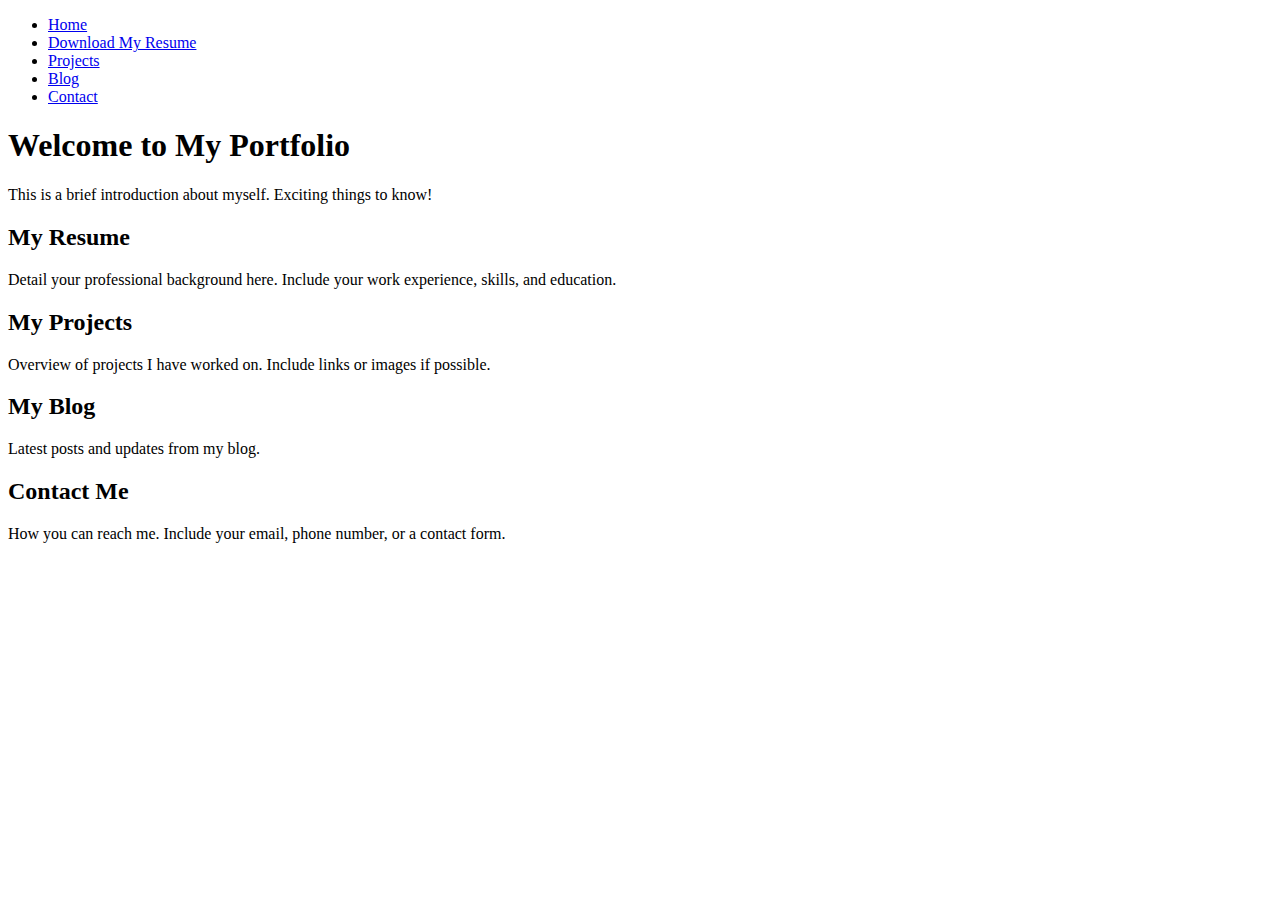
==== index.html @ 3b996195 "new file:   Document/Rock Frederic-CV.pdf 	modified:   index.html 	new file:   projects.html" ====
<!DOCTYPE html>
<html lang="en">
<head>
    <meta charset="UTF-8">
    <meta name="viewport" content="width=device-width, initial-scale=1.0">
    <link rel="stylesheet" href="css/style.css">
    <title>My Portfolio - Rock Frederic</title>
</head>
<body>
    <header>
        <ul>
            <li><a href="index.html">Home</a></li>
            <li><a href="Document/Rock Frederic-CV.pdf" download="Document/Rock Frederic-CV.pdf">Download My Resume</a></li>
            <li><a href="projects.html">Projects</a></li>
            <li><a href="blog.html">Blog</a></li>
            <li><a href="contact.html">Contact</a></li>
        </ul>
    </header>

    <section id="home">
        <h1>Welcome to My Portfolio</h1>
        <p>This is a brief introduction about myself. Exciting things to know!</p>
    </section>

    <!-- Resume Section -->
    <section id="resume">
        <h2>My Resume</h2>
        <p>Detail your professional background here. Include your work experience, skills, and education.</p>
    </section>

    <!-- Projects Section -->
    <section id="projects">
        <h2>My Projects</h2>
        <p>Overview of projects I have worked on. Include links or images if possible.</p>
    </section>

    <!-- Blog Section -->
    <section id="blog">
        <h2>My Blog</h2>
        <p>Latest posts and updates from my blog.</p>
    </section>

    <!-- Contact Section -->
    <section id="contact">
        <h2>Contact Me</h2>
        <p>How you can reach me. Include your email, phone number, or a contact form.</p>
    </section>

</body>
</html>
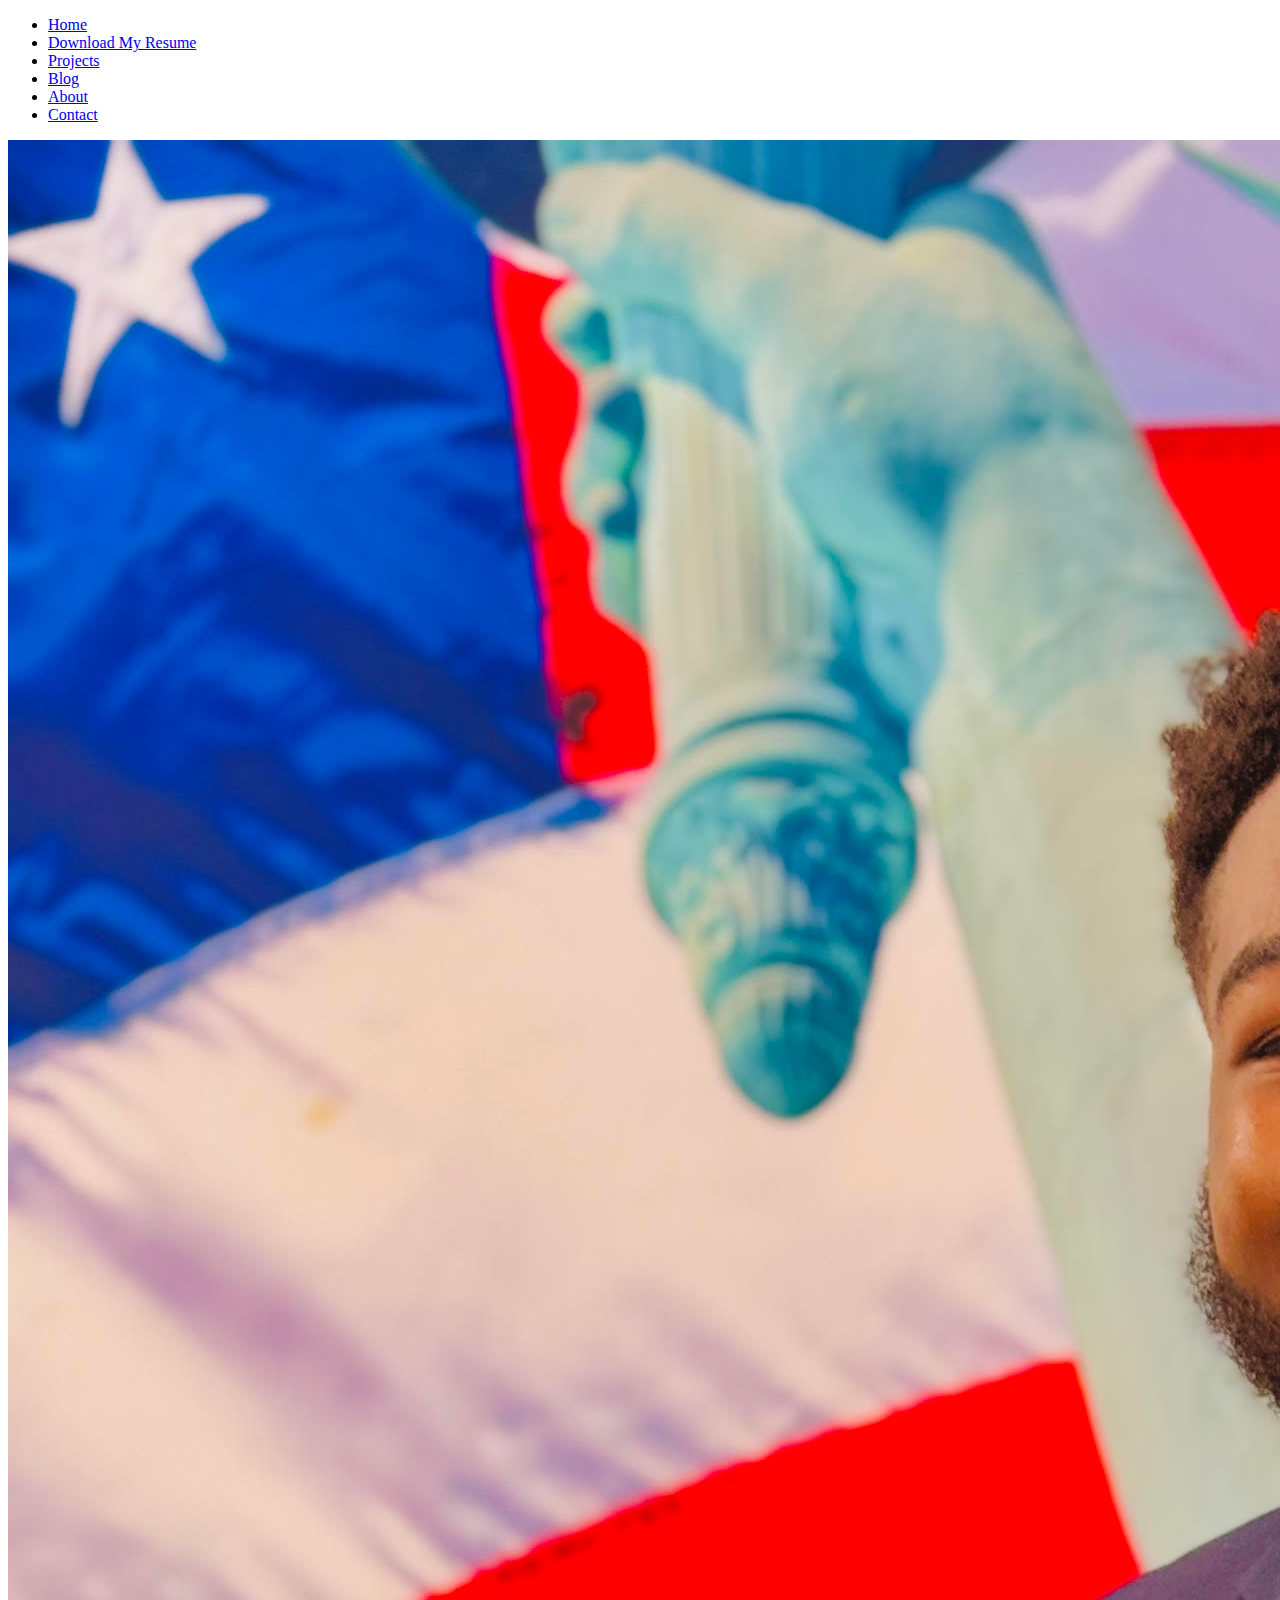
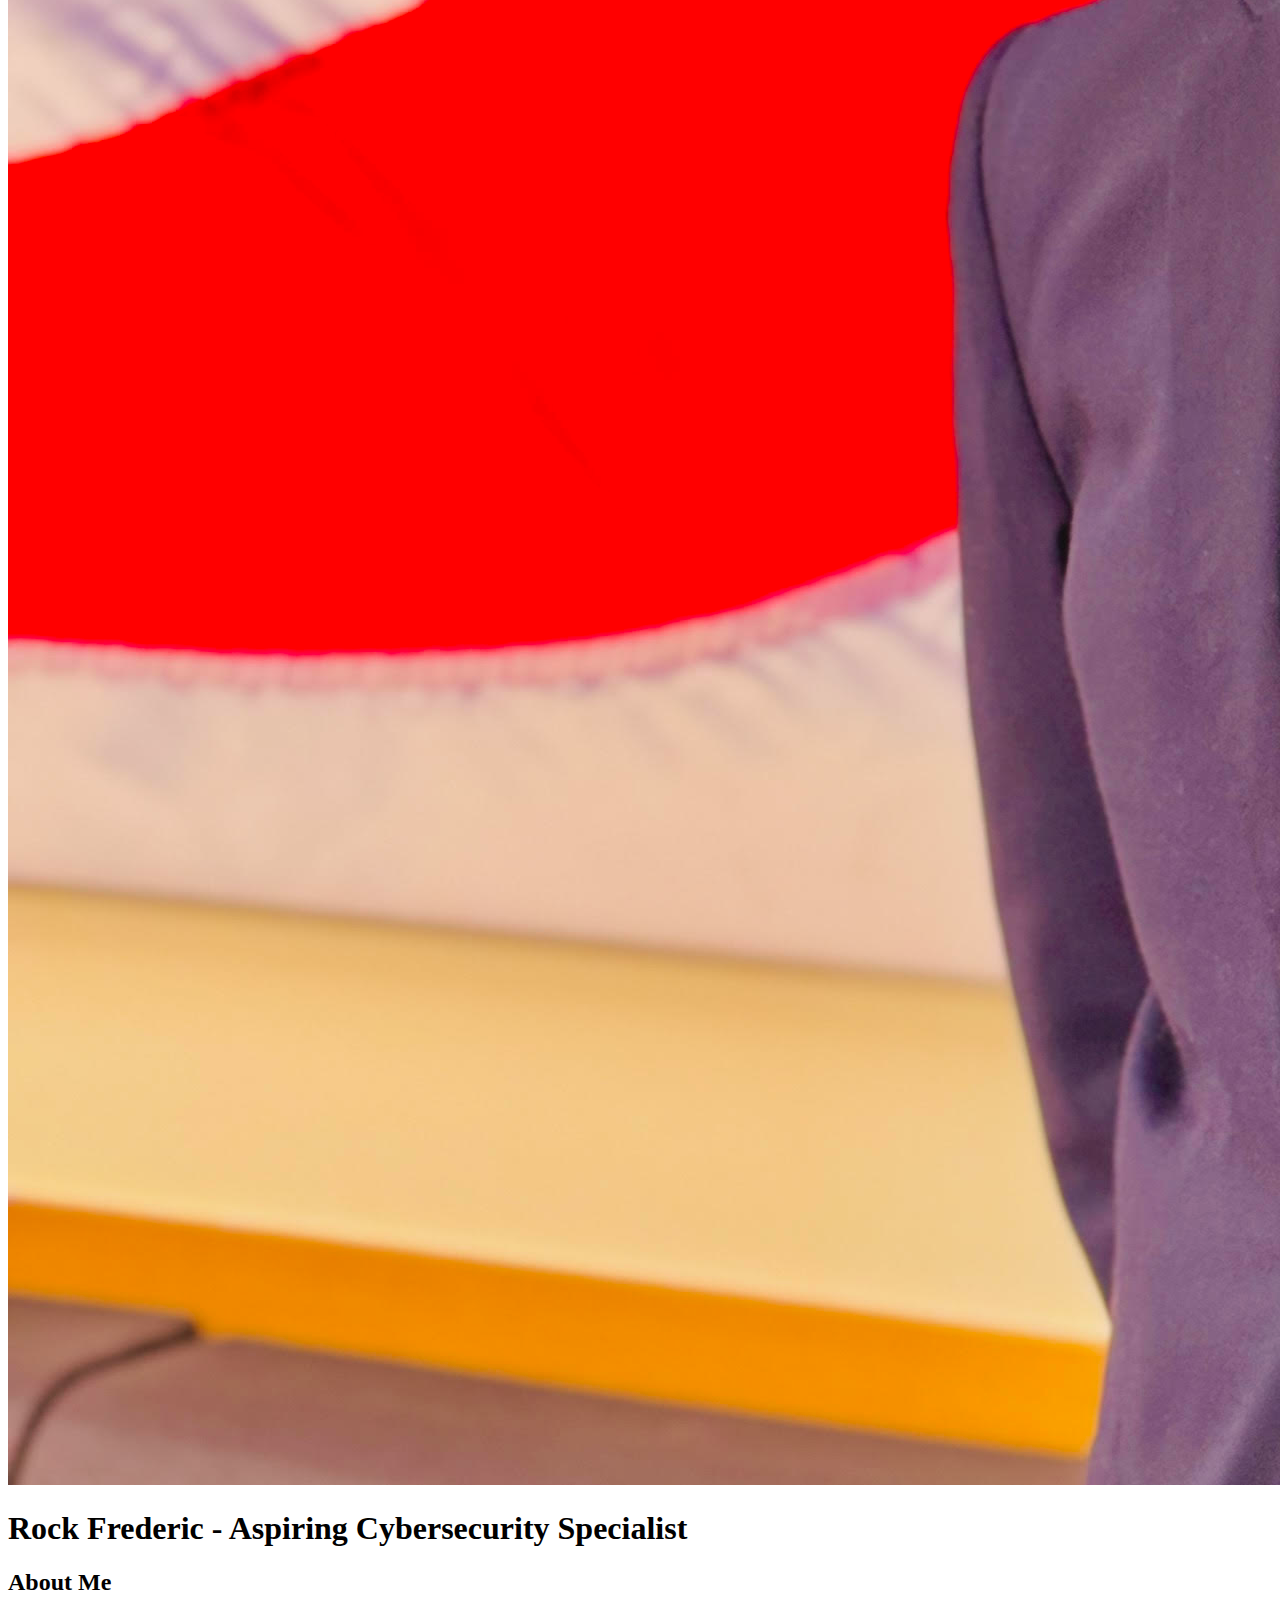
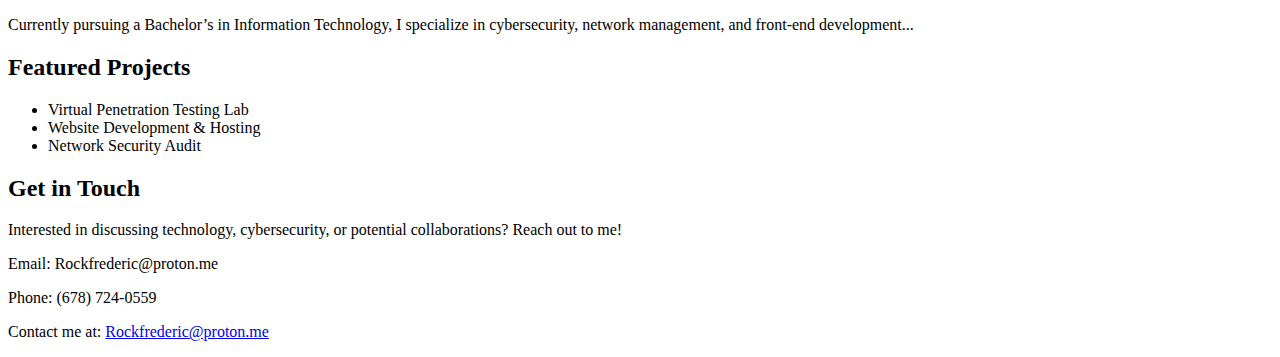
==== commit 2f6c2224: "new file:   about.html 	modified:   blog.html 	modified:   css/Style.css 	new file:   css/about.css " ====
--- a/index.html
+++ b/index.html
@@ -1,50 +1,71 @@
 <!DOCTYPE html>
 <html lang="en">
-<head>
-    <meta charset="UTF-8">
-    <meta name="viewport" content="width=device-width, initial-scale=1.0">
-    <link rel="stylesheet" href="css/style.css">
-    <title>My Portfolio - Rock Frederic</title>
-</head>
-<body>
+  <head>
+    <meta charset="UTF-8" />
+    <meta name="viewport" content="width=device-width, initial-scale=1.0" />
+    <link rel="stylesheet" href="css/style.css" />
+    <title>Rock Frederic - Portfolio</title>
+  </head>
+  <body>
     <header>
+      <nav>
         <ul>
-            <li><a href="index.html">Home</a></li>
-            <li><a href="Document/Rock Frederic-CV.pdf" download="Document/Rock Frederic-CV.pdf">Download My Resume</a></li>
-            <li><a href="projects.html">Projects</a></li>
-            <li><a href="blog.html">Blog</a></li>
-            <li><a href="contact.html">Contact</a></li>
+          <li><a href="index.html">Home</a></li>
+          <li>
+            <a
+              href="Document/Rock Frederic-CV.pdf"
+              download="Rock Frederic-CV.pdf"
+              >Download My Resume</a
+            >
+          </li>
+          <li><a href="projects.html">Projects</a></li>
+          <li><a href="blog.html">Blog</a></li>
+          <li><a href="about.html" class="active">About</a></li>
+          <li><a href="contact.html">Contact</a></li>
         </ul>
+      </nav>
     </header>
 
-    <section id="home">
-        <h1>Welcome to My Portfolio</h1>
-        <p>This is a brief introduction about myself. Exciting things to know!</p>
-    </section>
+    <div class="content.wrap">
+      <section id="home" class="hero">
+        <img src="images/Profile.jpg" alt="Rock Frederic" class="profile-pic" />
+        <h1>Rock Frederic - Aspiring Cybersecurity Specialist</h1>
+      </section>
 
-    <!-- Resume Section -->
-    <section id="resume">
-        <h2>My Resume</h2>
-        <p>Detail your professional background here. Include your work experience, skills, and education.</p>
-    </section>
+      <section id="about">
+        <h2>About Me</h2>
+        <p>
+          Currently pursuing a Bachelor’s in Information Technology, I
+          specialize in cybersecurity, network management, and front-end
+          development...
+        </p>
+      </section>
 
-    <!-- Projects Section -->
-    <section id="projects">
-        <h2>My Projects</h2>
-        <p>Overview of projects I have worked on. Include links or images if possible.</p>
-    </section>
+      <section id="projects">
+        <h2>Featured Projects</h2>
+        <ul>
+          <li>Virtual Penetration Testing Lab</li>
+          <li>Website Development & Hosting</li>
+          <li>Network Security Audit</li>
+        </ul>
+      </section>
 
-    <!-- Blog Section -->
-    <section id="blog">
-        <h2>My Blog</h2>
-        <p>Latest posts and updates from my blog.</p>
-    </section>
+      <section id="contact">
+        <h2>Get in Touch</h2>
+        <p>
+          Interested in discussing technology, cybersecurity, or potential
+          collaborations? Reach out to me!
+        </p>
+        <p>Email: Rockfrederic@proton.me</p>
+        <p>Phone: (678) 724-0559</p>
+      </section>
+    </div>
 
-    <!-- Contact Section -->
-    <section id="contact">
-        <h2>Contact Me</h2>
-        <p>How you can reach me. Include your email, phone number, or a contact form.</p>
-    </section>
-
-</body>
-</html>+    <footer>
+      <p>
+        Contact me at:
+        <a href="mailto:Rockfrederic@proton.me">Rockfrederic@proton.me</a>
+      </p>
+    </footer>
+  </body>
+</html>
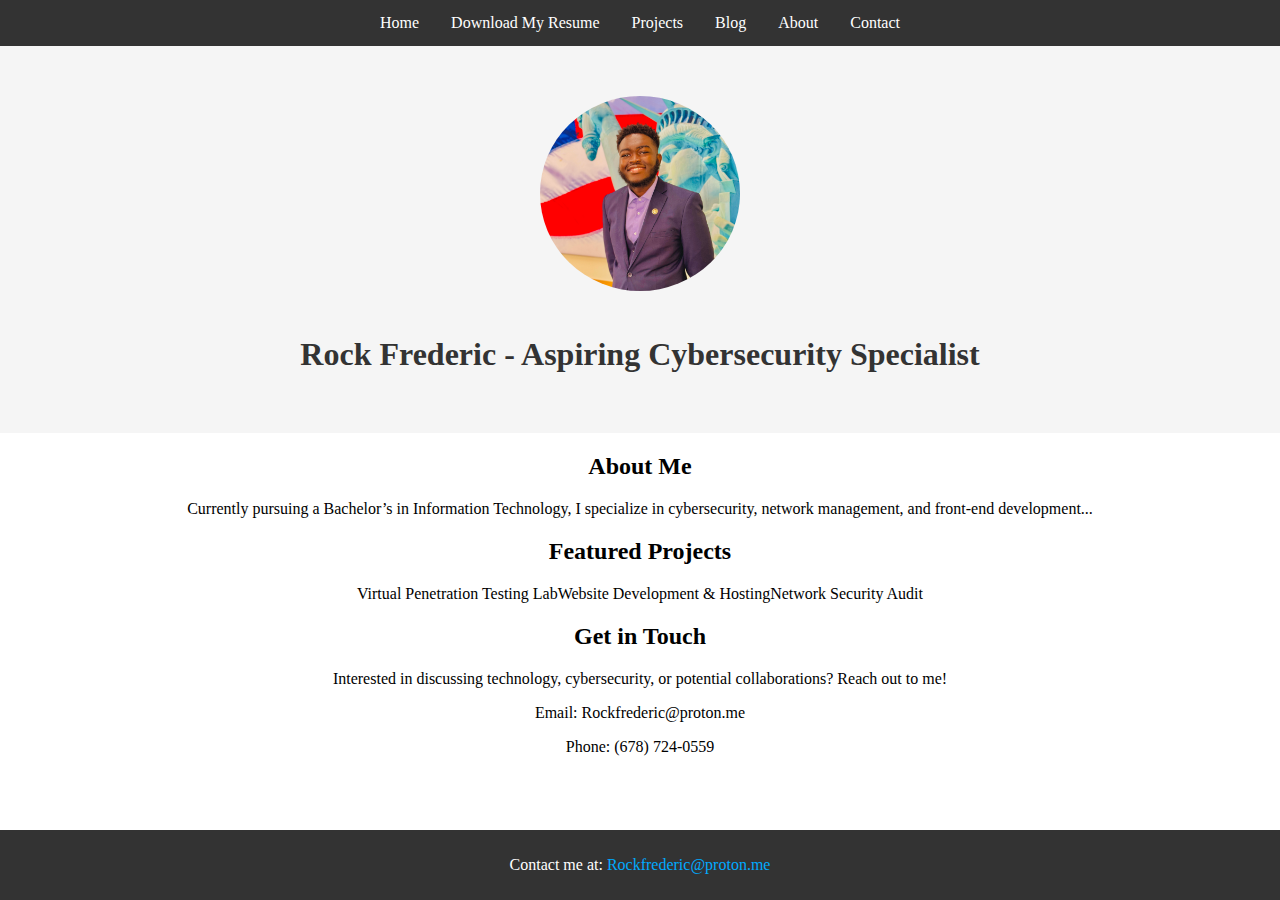
==== commit 3bea8142: "modified:   index.html" ====
--- a/index.html
+++ b/index.html
@@ -3,7 +3,7 @@
   <head>
     <meta charset="UTF-8" />
     <meta name="viewport" content="width=device-width, initial-scale=1.0" />
-    <link rel="stylesheet" href="css/style.css" />
+    <link rel="stylesheet" href="css/Style.css" />
     <title>Rock Frederic - Portfolio</title>
   </head>
   <body>
--- a/css/Style.css
+++ b/css/Style.css
@@ -0,0 +1,92 @@
+body{
+  font-family: 'Times New Roman', Times, serif;
+  height: 100%;
+  margin: auto;
+  padding: auto;
+  box-sizing: border-box;
+  text-align: center;
+}
+
+/* Navigation bar */
+
+nav {
+width: 100%;
+background-color: #333;
+}
+
+ul {
+    list-style-type: none;
+    margin: 0;
+    padding: 0;
+    display: flex;
+    overflow: hidden;
+   justify-content: center;
+  }
+  
+  li {
+    float: inline;
+  }
+  
+  li a {
+    display: block;
+    color: white;
+    padding: 14px 16px;
+    text-decoration: none;
+  }
+  
+  li a:hover {
+    background-color: #111;
+  }
+
+/* hero */
+
+  .hero {
+    text-align: center;
+    padding: 50px 20px;
+    background-color: #f5f5f5; 
+}
+
+.hero img {
+    max-width: 200px;
+    border-radius: 50%; 
+    margin-bottom: 20px;
+}
+
+.hero h1 {
+    color: #333; 
+    margin-bottom: 10px;
+}
+
+.hero p {
+    color: #666;
+    max-width: 600px; 
+    margin: 0 auto; 
+}
+
+/* wrap */
+
+.content-wrap {
+  display: flex;
+  flex-direction: column;
+  min-height: 100vh; /* Full viewport height */
+}
+
+
+/* footer */
+
+footer {
+  background-color: #333;
+  color: white;
+  text-align: center;
+  padding: 10px 0;
+  position: fixed;
+  left: 0;
+  bottom: 0;
+  width: 100%;
+}
+
+footer a {
+  color: #0af;
+  text-decoration: none;
+}
+
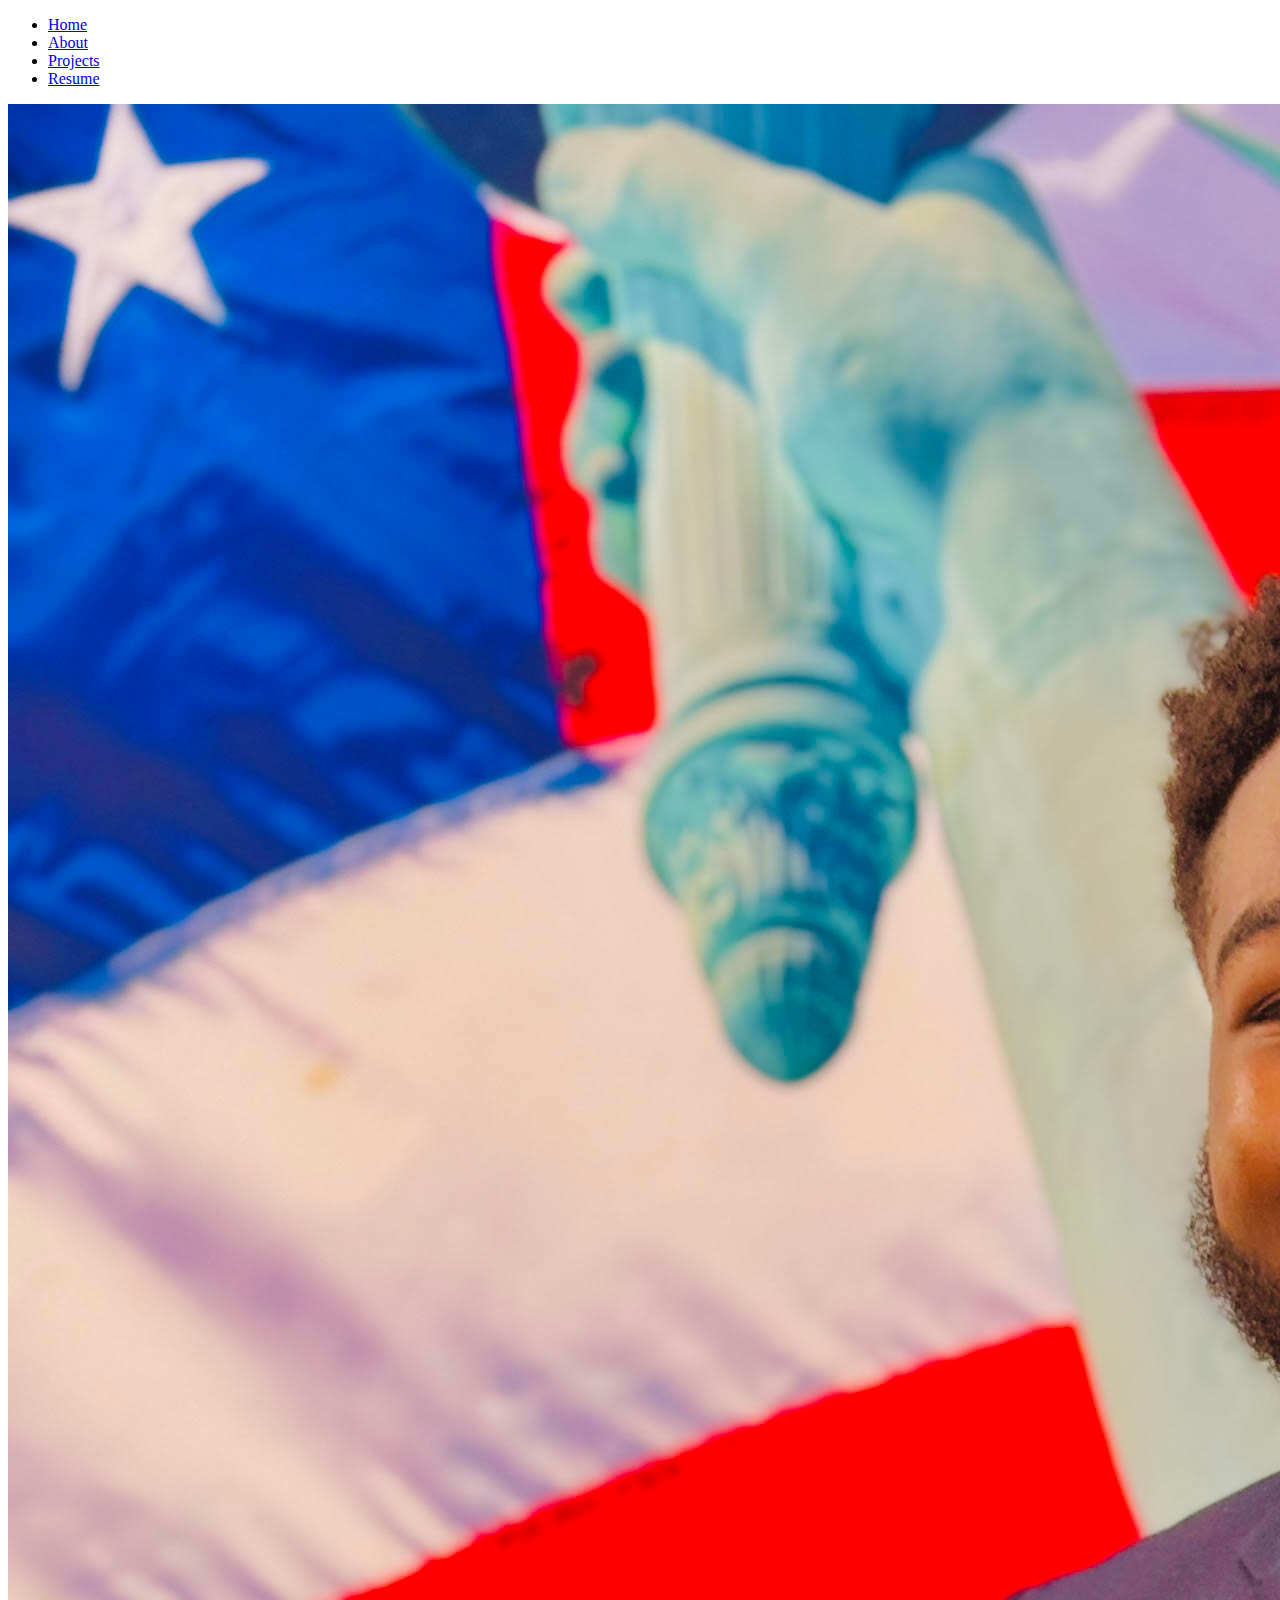
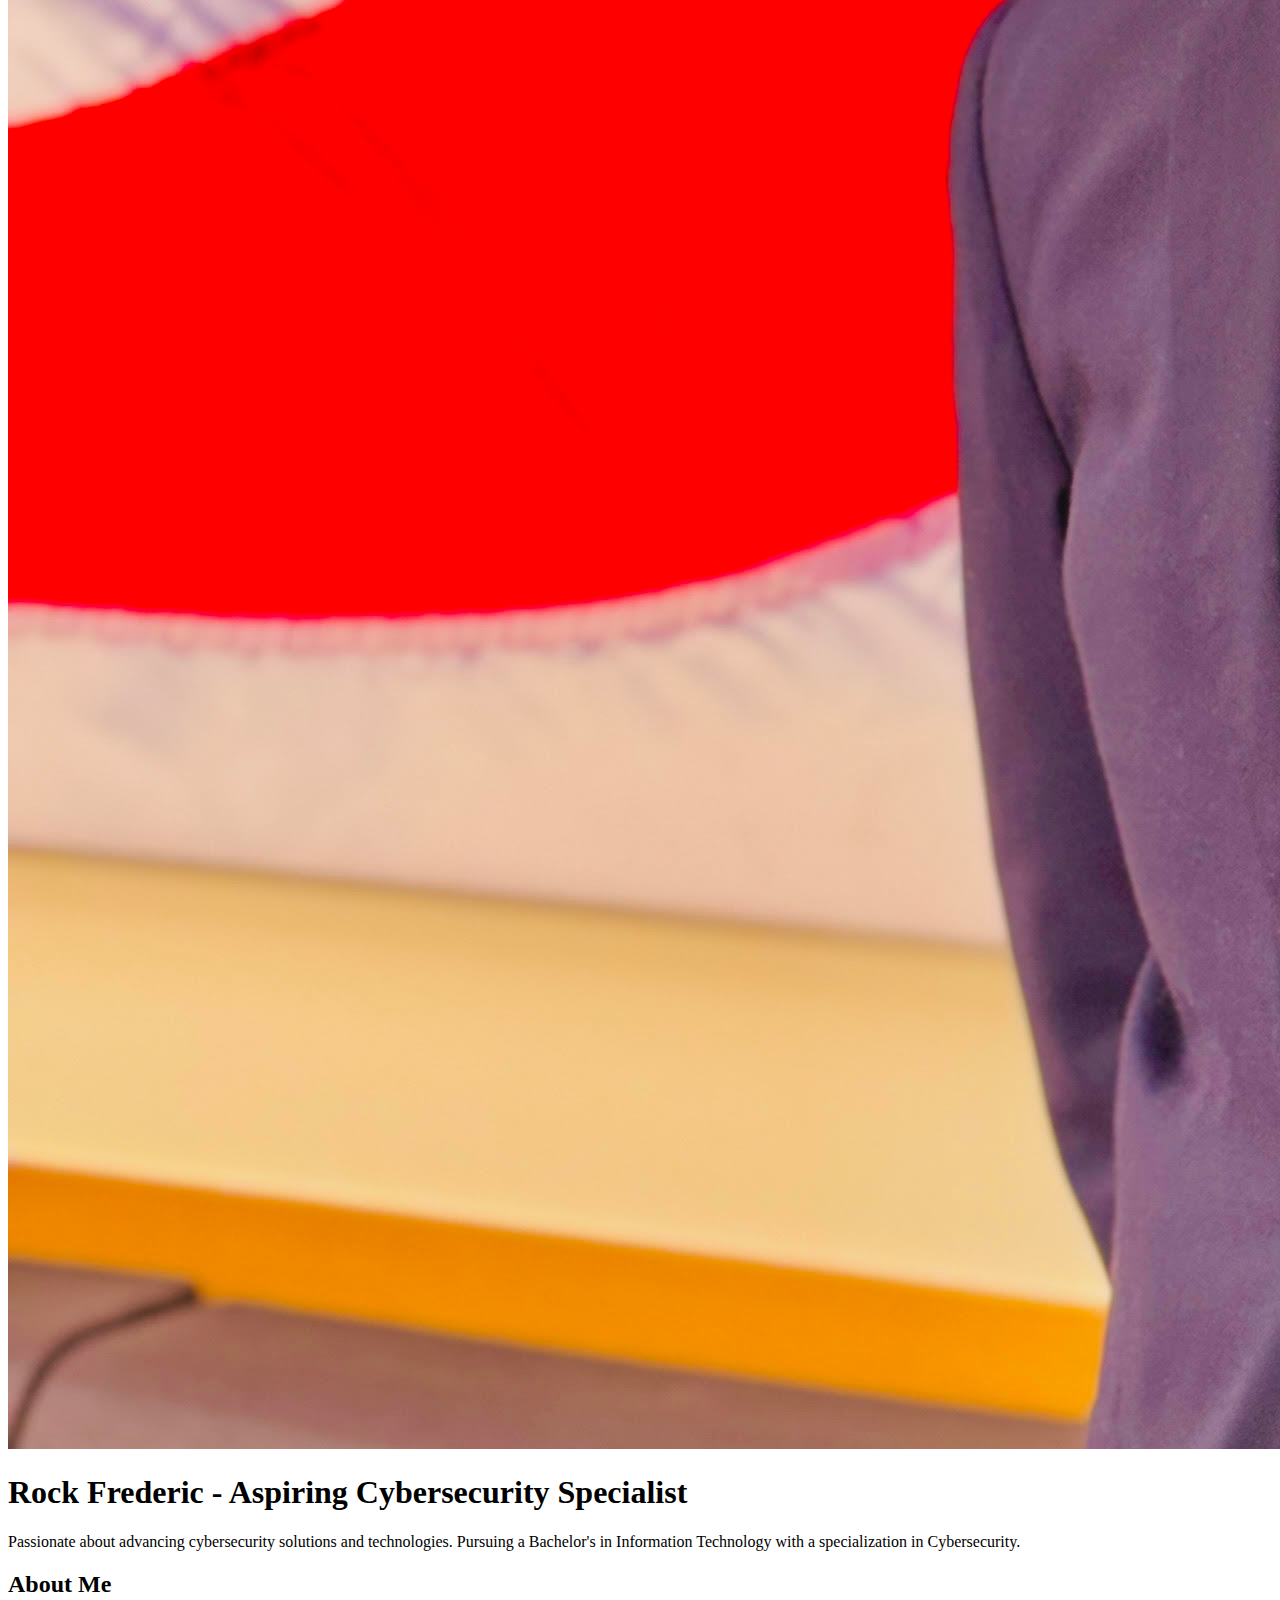
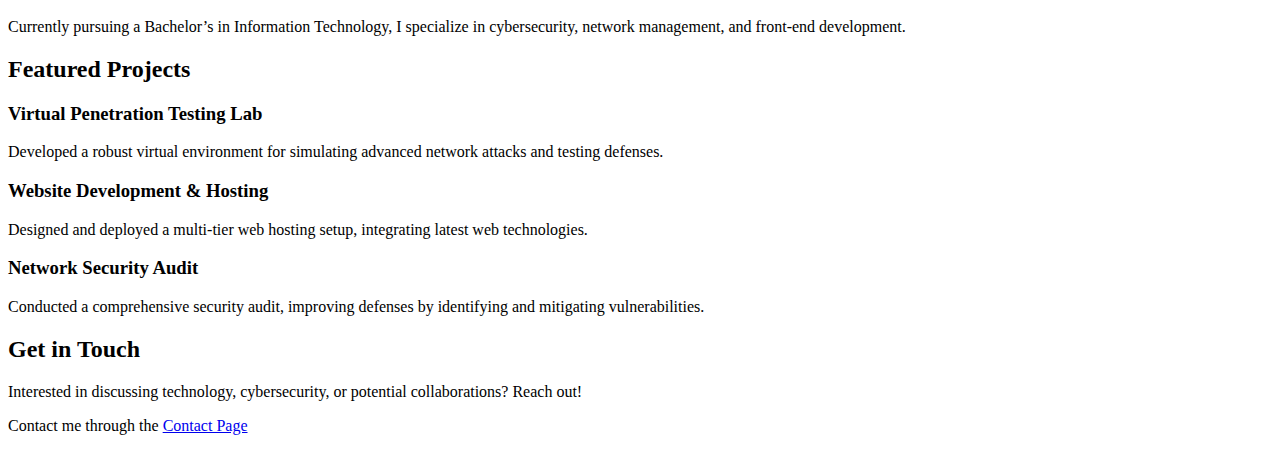
==== commit eb7e0fc9: "new file:   Document/Resume of Rock Frederic.pdf 	deleted:    Document/Rock Frederic-CV.pdf 	modifie" ====
--- a/index.html
+++ b/index.html
@@ -1,71 +1,67 @@
 <!DOCTYPE html>
 <html lang="en">
-  <head>
-    <meta charset="UTF-8" />
-    <meta name="viewport" content="width=device-width, initial-scale=1.0" />
-    <link rel="stylesheet" href="css/Style.css" />
-    <title>Rock Frederic - Portfolio</title>
-  </head>
-  <body>
-    <header>
-      <nav>
-        <ul>
-          <li><a href="index.html">Home</a></li>
-          <li>
-            <a
-              href="Document/Rock Frederic-CV.pdf"
-              download="Rock Frederic-CV.pdf"
-              >Download My Resume</a
-            >
-          </li>
-          <li><a href="projects.html">Projects</a></li>
-          <li><a href="blog.html">Blog</a></li>
-          <li><a href="about.html" class="active">About</a></li>
-          <li><a href="contact.html">Contact</a></li>
-        </ul>
-      </nav>
-    </header>
 
-    <div class="content.wrap">
-      <section id="home" class="hero">
-        <img src="images/Profile.jpg" alt="Rock Frederic" class="profile-pic" />
-        <h1>Rock Frederic - Aspiring Cybersecurity Specialist</h1>
-      </section>
+<head>
+  <meta charset="UTF-8" />
+  <meta name="viewport" content="width=device-width, initial-scale=1.0" />
+  <link rel="stylesheet" href="css/style.css" />
+  <title>Rock Frederic - Portfolio</title>
+</head>
 
+<body>
+  <header>
+    <nav>
+      <ul>
+        <li><a href="index.html" class="active">Home</a></li>
+        <li><a href="about.html">About</a></li>
+        <li><a href="projects.html">Projects</a></li>
+        <li><a href="resume.html">Resume</a></li>
+      </ul>
+    </nav>
+  </header>
+
+ 
+    <section class="hero">
+      <img src="images/Profile.jpg" alt="Rock Frederic" class="profile-pic" />
+      <h1>Rock Frederic - Aspiring Cybersecurity Specialist</h1>
+      <p>Passionate about advancing cybersecurity solutions and technologies. Pursuing a Bachelor's in Information
+        Technology with a specialization in Cybersecurity.</p>
+    </section>
+
+    <div class="container">
       <section id="about">
         <h2>About Me</h2>
-        <p>
-          Currently pursuing a Bachelor’s in Information Technology, I
-          specialize in cybersecurity, network management, and front-end
-          development...
-        </p>
+        <p>Currently pursuing a Bachelor’s in Information Technology, I specialize in cybersecurity, network management,
+          and front-end development.</p>
       </section>
 
       <section id="projects">
         <h2>Featured Projects</h2>
-        <ul>
-          <li>Virtual Penetration Testing Lab</li>
-          <li>Website Development & Hosting</li>
-          <li>Network Security Audit</li>
-        </ul>
+        <div class="project">
+          <h3>Virtual Penetration Testing Lab</h3>
+          <p>Developed a robust virtual environment for simulating advanced network attacks and testing defenses.</p>
+        </div>
+        <div class="project">
+          <h3>Website Development & Hosting</h3>
+          <p>Designed and deployed a multi-tier web hosting setup, integrating latest web technologies.</p>
+        </div>
+        <div class="project">
+          <h3>Network Security Audit</h3>
+          <p>Conducted a comprehensive security audit, improving defenses by identifying and mitigating vulnerabilities.
+          </p>
+        </div>
       </section>
 
       <section id="contact">
         <h2>Get in Touch</h2>
-        <p>
-          Interested in discussing technology, cybersecurity, or potential
-          collaborations? Reach out to me!
-        </p>
-        <p>Email: Rockfrederic@proton.me</p>
-        <p>Phone: (678) 724-0559</p>
+        <p>Interested in discussing technology, cybersecurity, or potential collaborations? Reach out!</p>
       </section>
     </div>
 
-    <footer>
-      <p>
-        Contact me at:
-        <a href="mailto:Rockfrederic@proton.me">Rockfrederic@proton.me</a>
-      </p>
-    </footer>
-  </body>
-</html>
+
+  <footer>
+    <p>Contact me through the <a href="contact.html">Contact Page</a></p>
+  </footer>
+</body>
+
+</html>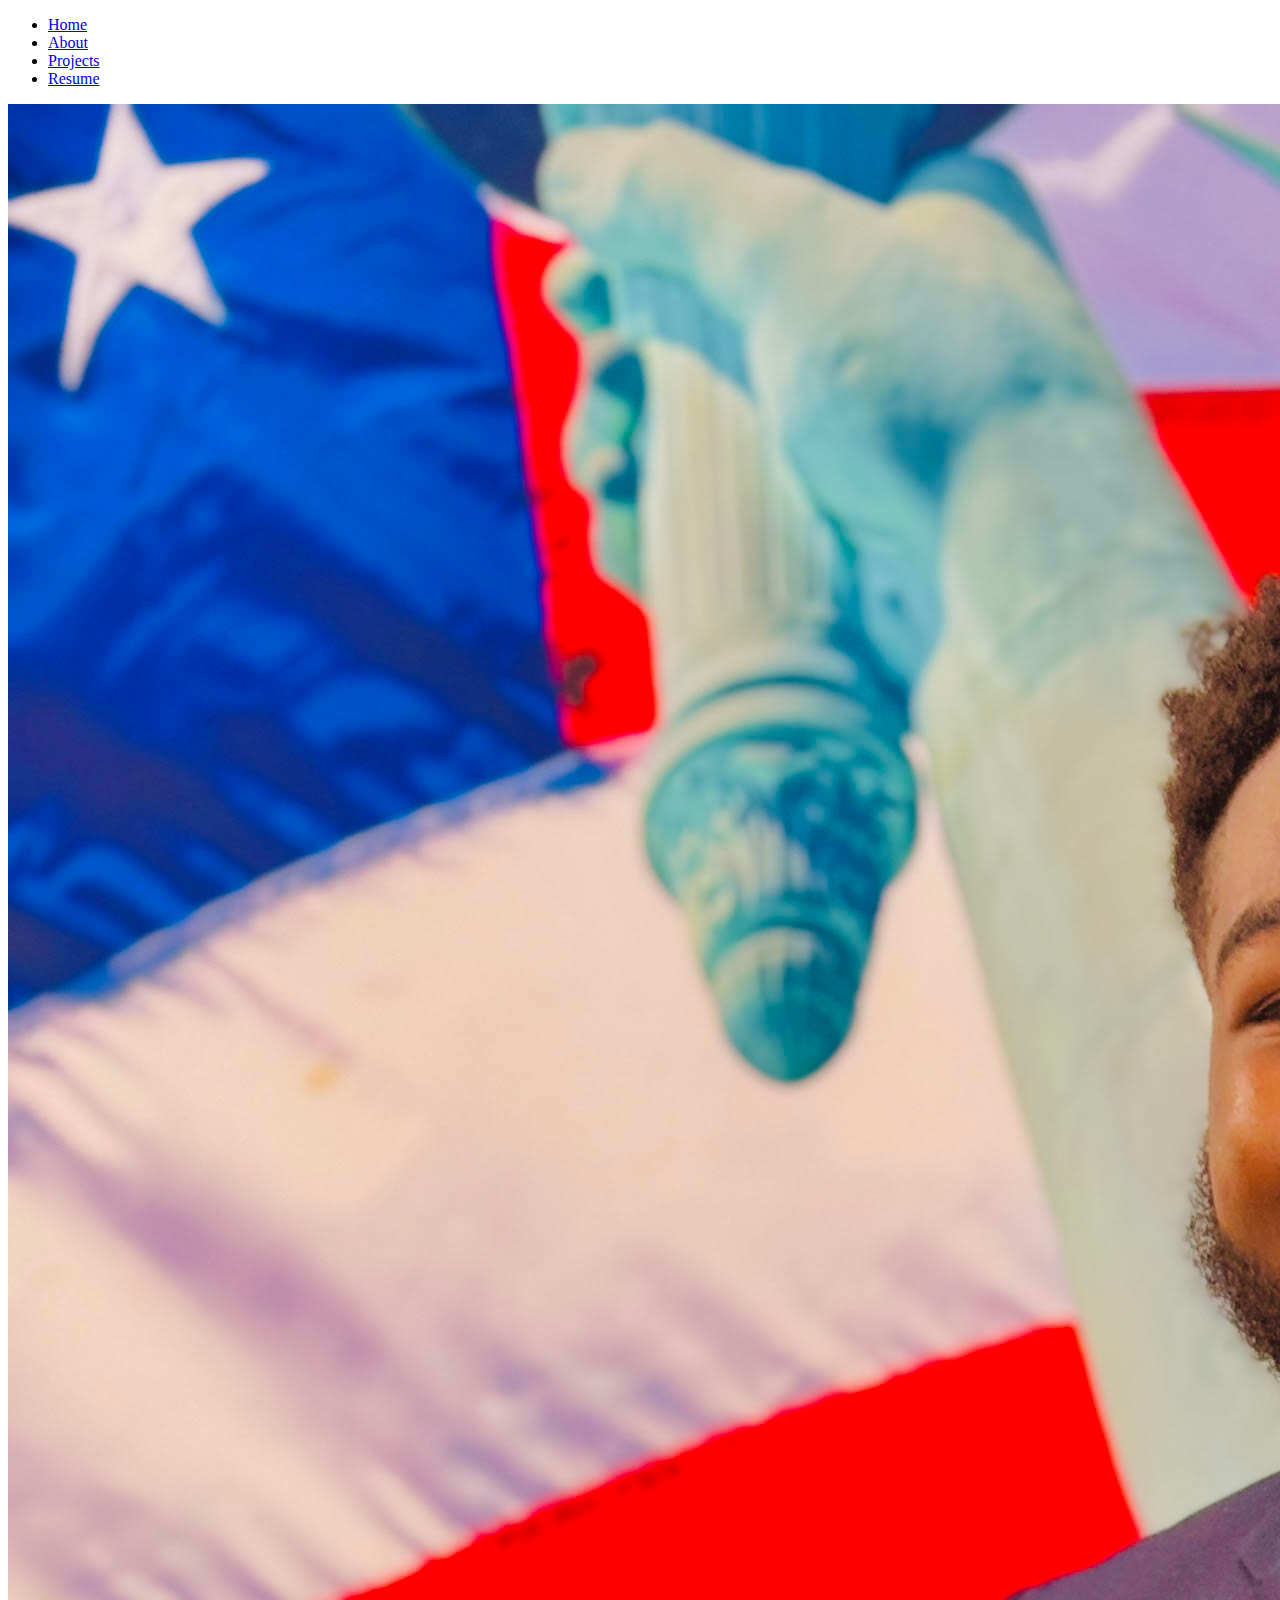
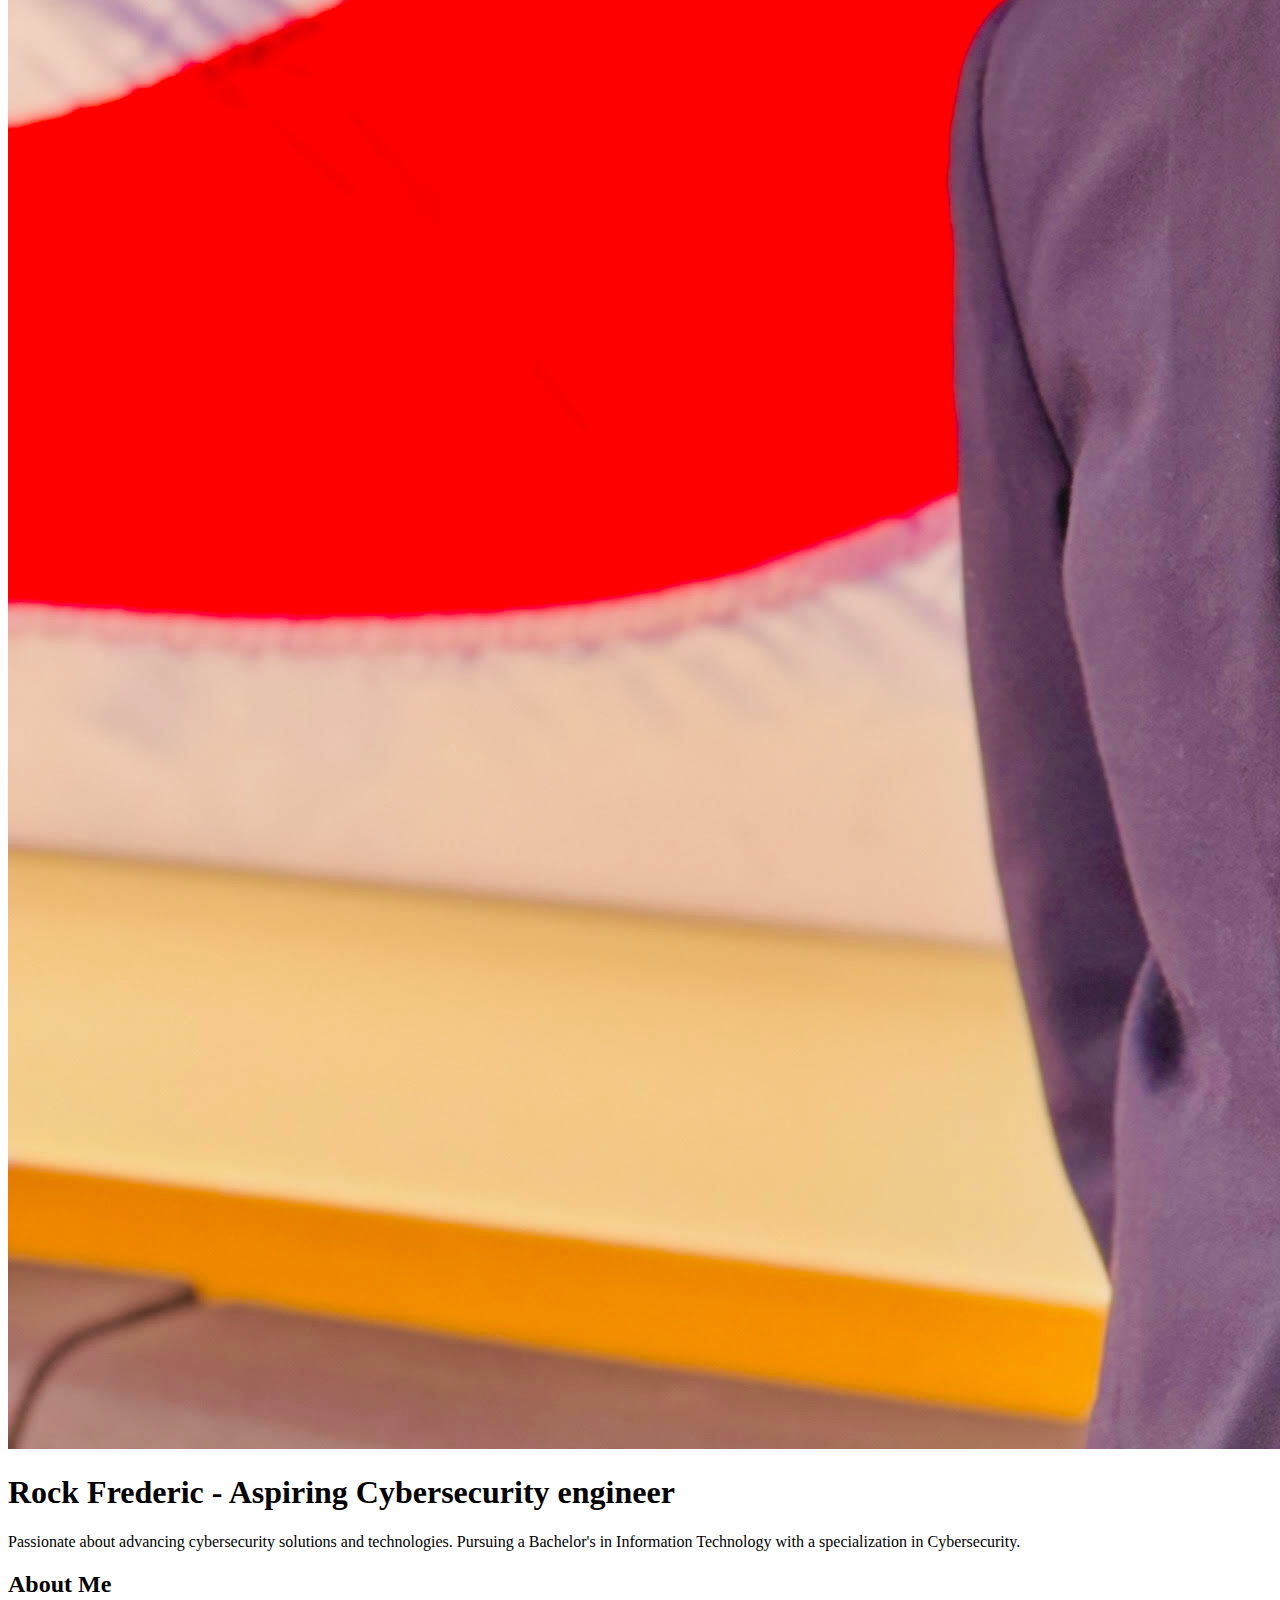
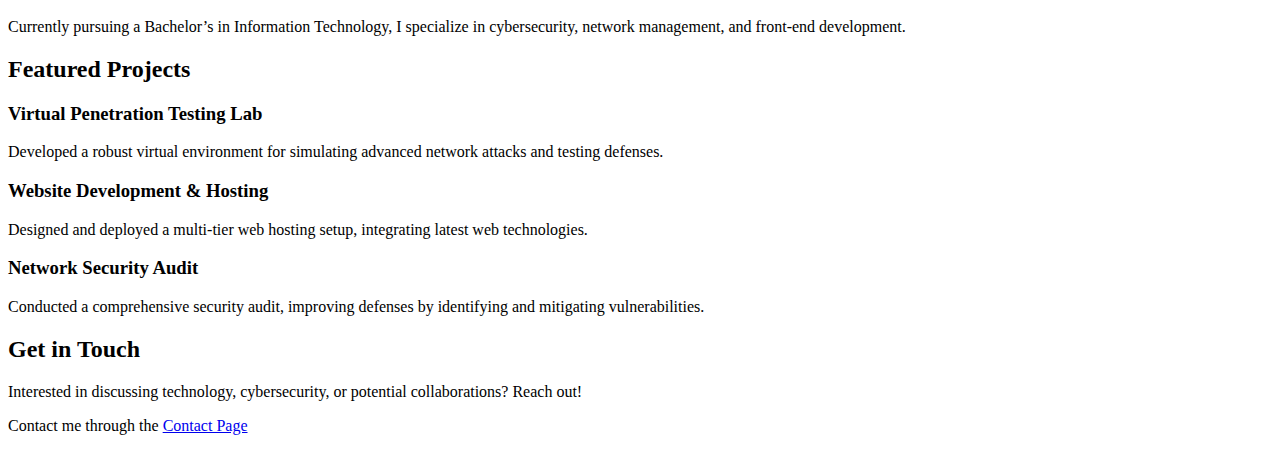
==== commit 5d73c4ea: "modified:   index.html" ====
--- a/index.html
+++ b/index.html
@@ -23,7 +23,7 @@
  
     <section class="hero">
       <img src="images/Profile.jpg" alt="Rock Frederic" class="profile-pic" />
-      <h1>Rock Frederic - Aspiring Cybersecurity Specialist</h1>
+      <h1>Rock Frederic - Aspiring Cybersecurity engineer</h1>
       <p>Passionate about advancing cybersecurity solutions and technologies. Pursuing a Bachelor's in Information
         Technology with a specialization in Cybersecurity.</p>
     </section>
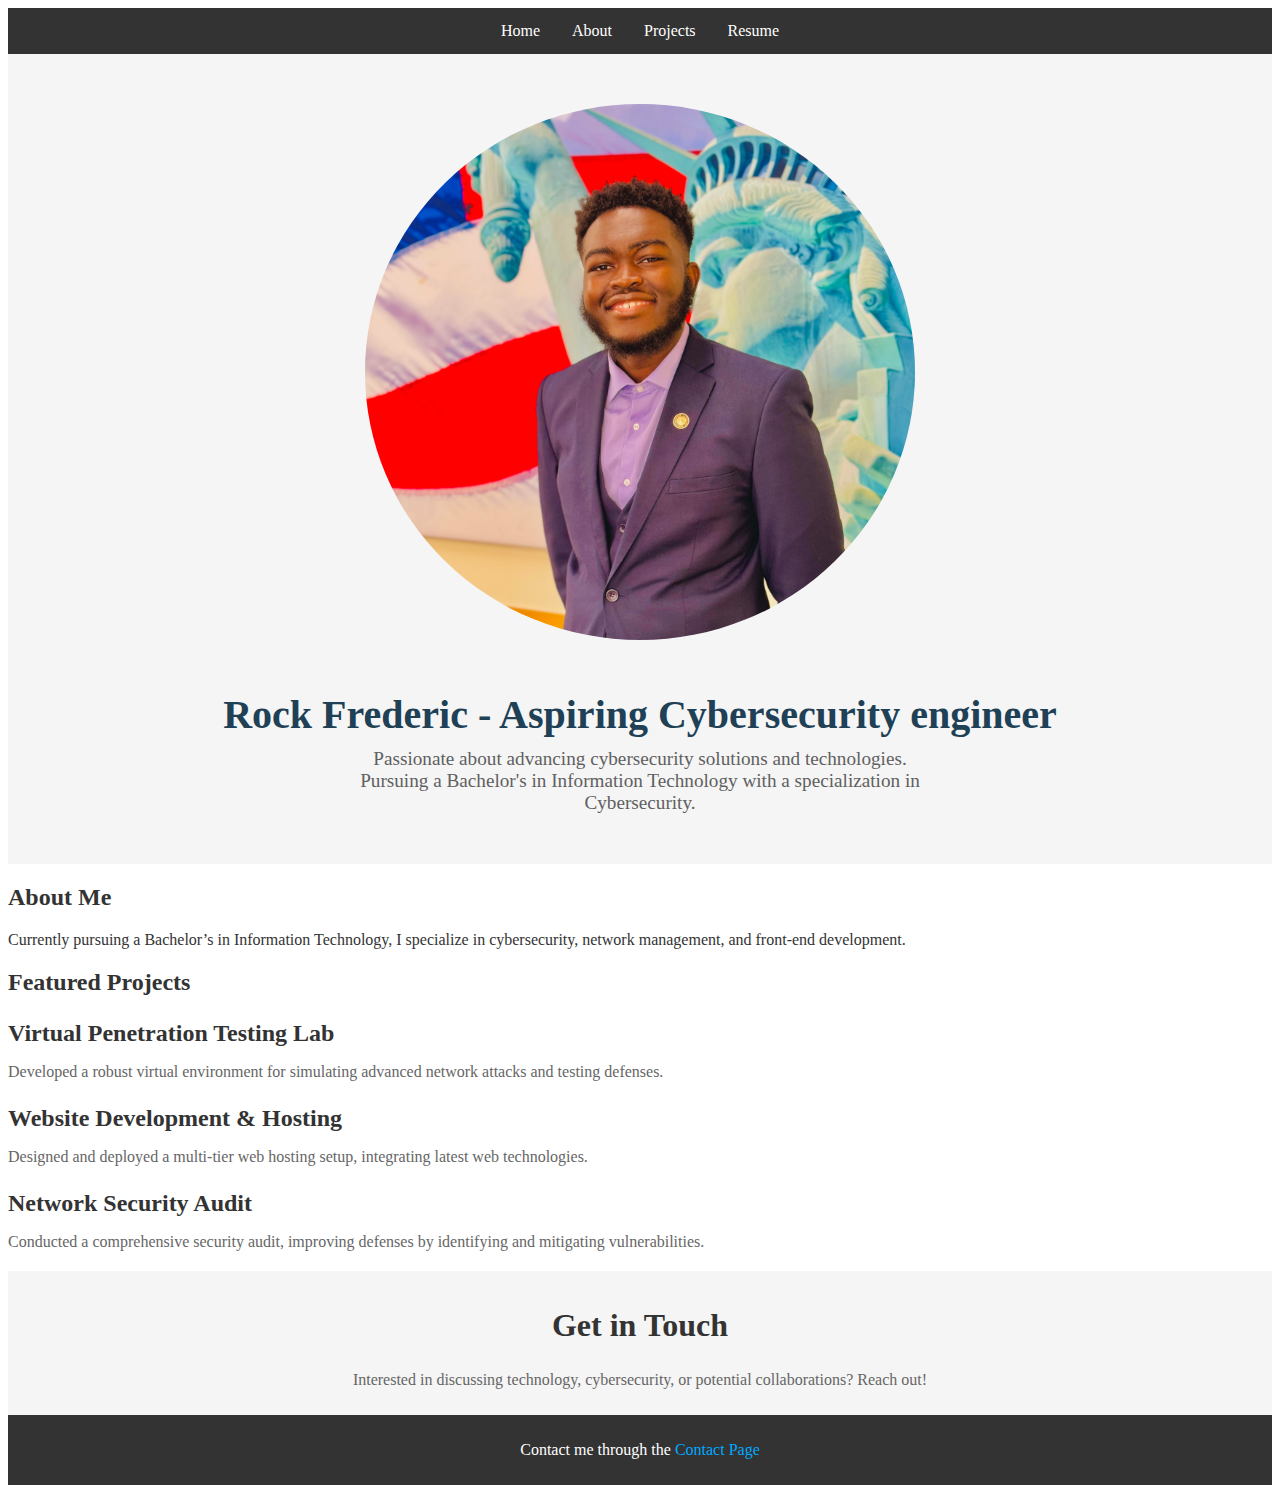
==== commit 4033fa2a: "Update index.html" ====
--- a/index.html
+++ b/index.html
@@ -4,7 +4,7 @@
 <head>
   <meta charset="UTF-8" />
   <meta name="viewport" content="width=device-width, initial-scale=1.0" />
-  <link rel="stylesheet" href="css/style.css" />
+  <link rel="stylesheet" href="css/Style.css"/>
   <title>Rock Frederic - Portfolio</title>
 </head>
 
@@ -64,4 +64,4 @@
   </footer>
 </body>
 
-</html>+</html>
--- a/css/Style.css
+++ b/css/Style.css
@@ -0,0 +1,162 @@
+/* Base styles */
+body {
+  font-family: 'Times New Roman', Times, serif; 
+  padding: 0;
+  box-sizing: border-box;
+  height: 100%;
+  color: #333; 
+  background-color: #fff; 
+}
+
+/* Navigation bar */
+nav {
+  width: 100%;
+  background-color: #333;
+}
+
+ul {
+  list-style-type: none;
+  margin: 0;
+  padding: 0;
+  display: flex;
+  justify-content: center;
+  overflow: hidden;
+}
+
+li {
+  display: inline-block;
+}
+
+li a {
+  display: block;
+  color: white;
+  padding: 14px 16px;
+  text-decoration: none;
+}
+
+li a:hover {
+  background-color: #111;
+}
+
+/* Hero Section */
+.hero {
+  padding: 50px 20px;
+  background-color: #f5f5f5; 
+  text-align: center;
+}
+
+.hero img {
+  max-width: 45%;
+  height: auto;
+  border-radius: 50%;
+  margin-bottom: 20px;
+}
+
+.hero h1 {
+  color: #204056; 
+  margin-bottom: 10px;
+  font-size: 2.5rem;
+}
+
+.hero p {
+  color: #606060;
+  max-width: 600px; 
+  margin: 0 auto; 
+  font-size: 1.2rem; 
+}
+
+/* Projects Section */
+.projects {
+  width: 80%;
+  margin: 20px auto; 
+  background: white;
+  border-radius: 8px;
+  box-shadow: 0 4px 8px rgba(0,0,0,0.1);
+  padding: 20px;
+}
+
+.project {
+  margin-bottom: 20px;
+}
+
+.project h3 {
+  color: #333;
+  margin-bottom: 5px;
+  font-size: 1.5rem;
+}
+
+.project p {
+  font-size: 16px;
+  color: #666;
+  text-align: justify;
+}
+
+/* Contact Section */
+#contact {
+  background-color: #f5f5f5;
+  padding: 10px; 
+  text-align: center;
+}
+
+#contact h2 {
+  color: #333;
+  font-size: 2rem;
+}
+
+#contact p {
+  color: #666;
+  font-size: 16px;
+}
+
+/* Footer */
+footer {
+  background-color: #333;
+  color: white;
+  text-align: center;
+  padding: 10px 0;
+  position: relative;
+  left: 0;
+  bottom: 0;
+  width: 100%;
+}
+
+footer a {
+  color: #0af;
+  text-decoration: none;
+}
+
+/* Media Queries for Responsive Adjustments */
+@media (max-width: 768px) {
+  .hero {
+    padding: 30px 10px;
+  }
+
+  .hero h1 {
+    font-size: 2rem;
+  }
+
+  .hero p,
+  .project p,
+  #contact p {
+    padding: 10px;
+    font-size: 1rem;
+  }
+
+  nav ul {
+    flex-direction: column;
+  }
+
+  nav ul li a {
+    padding: 10px;
+  }
+
+  .hero img {
+    width: 100px; 
+  }
+}
+
+@media (max-width: 480px) {
+  .projects, .hero, #contact {
+    padding: 10px;
+  }
+}
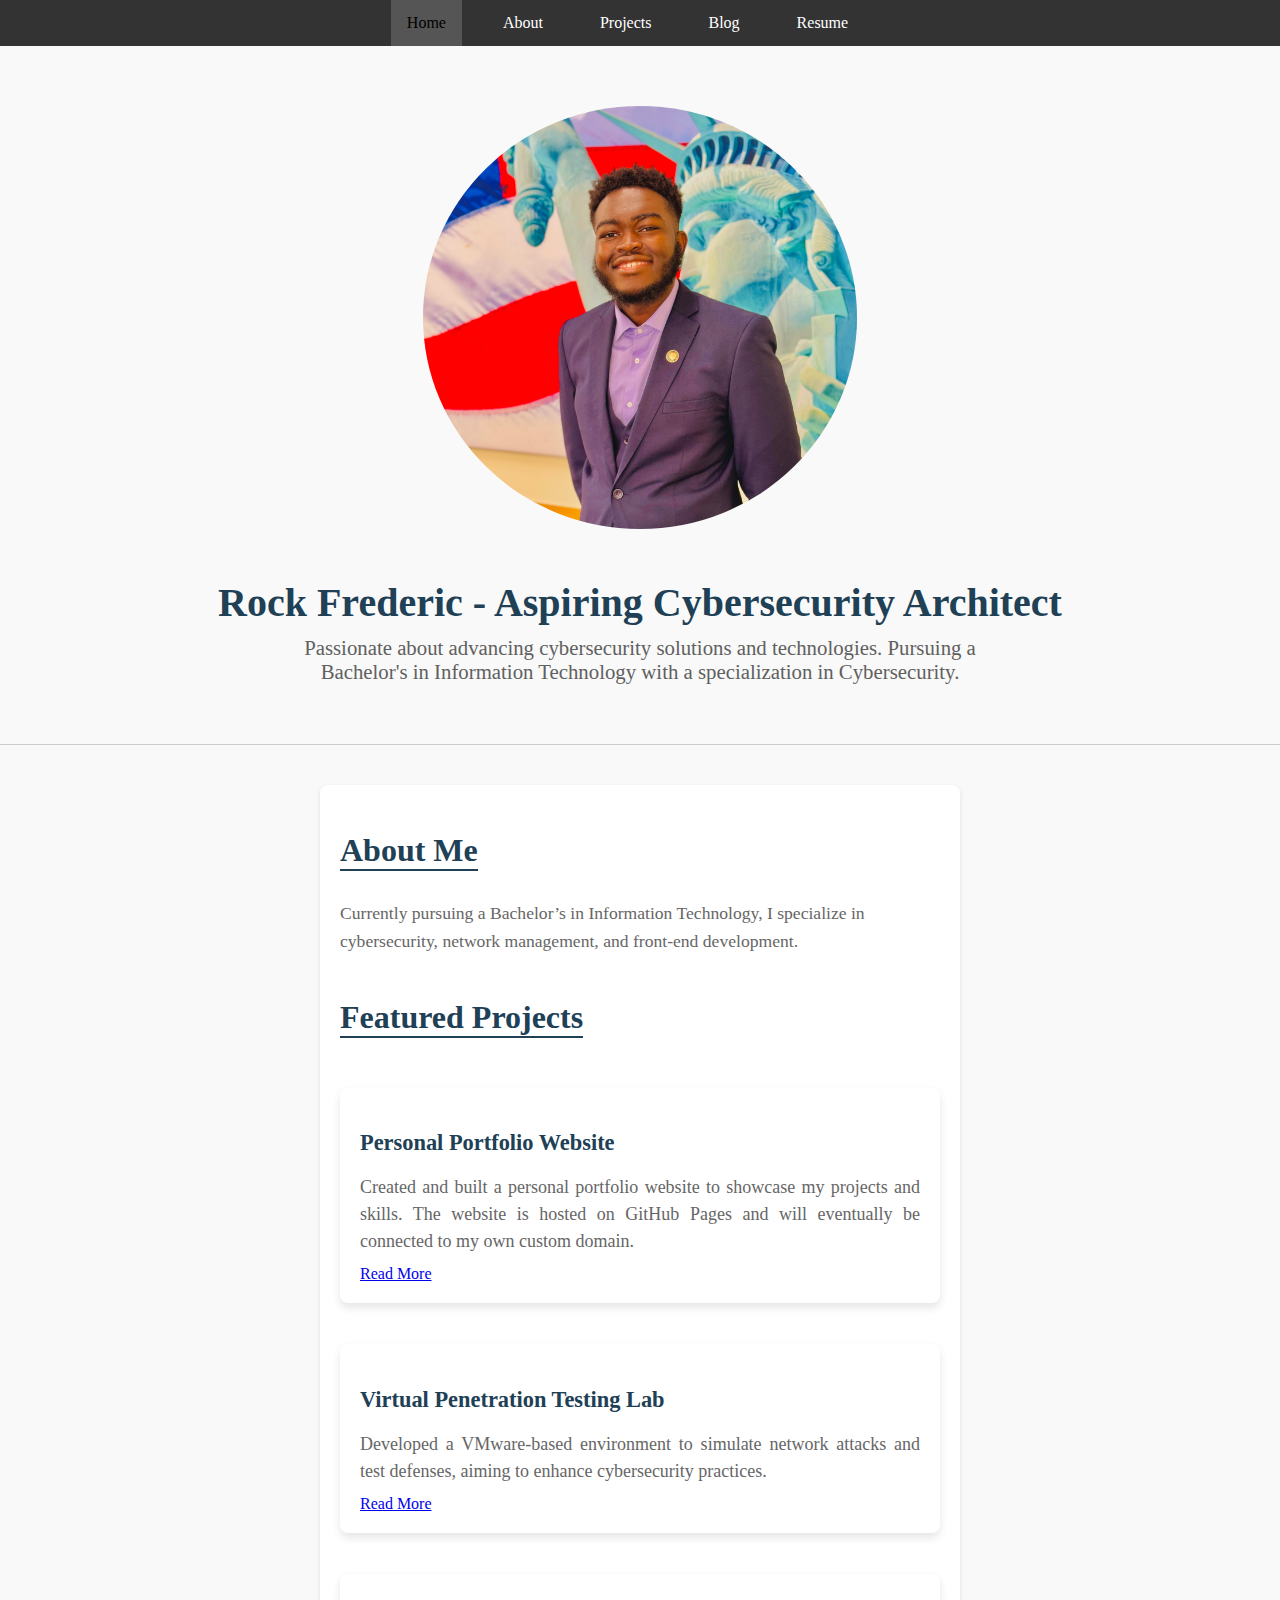
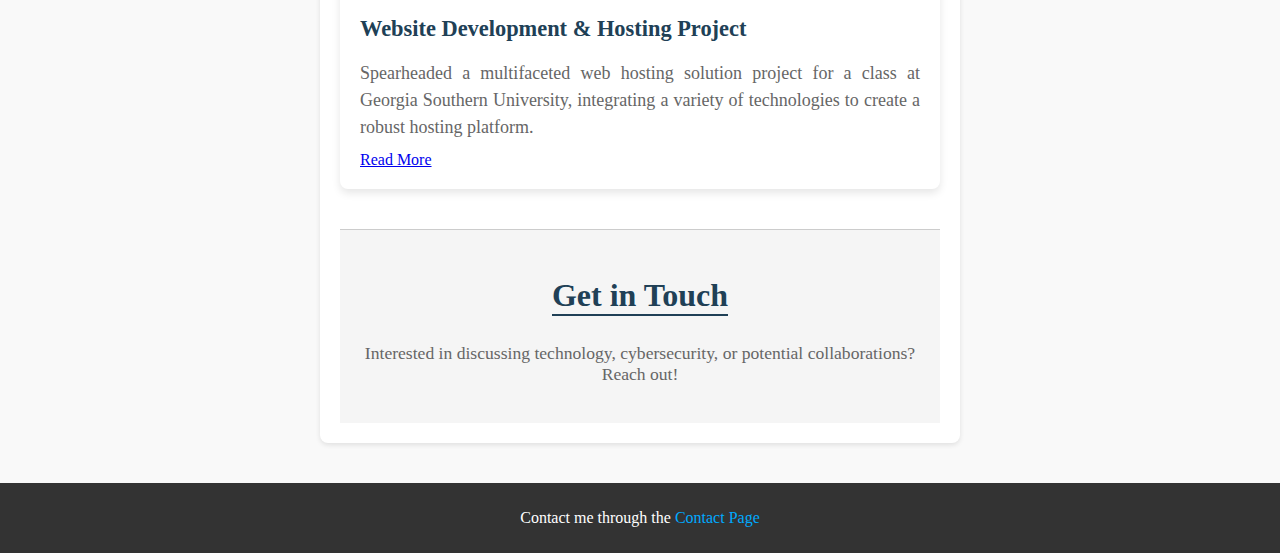
==== commit 0ad34636: "new file:   Blogs/May13_blog.html 	new file:   Blogs/blog_1.html 	modified:   blog.html 	modified:  " ====
--- a/index.html
+++ b/index.html
@@ -4,7 +4,7 @@
 <head>
   <meta charset="UTF-8" />
   <meta name="viewport" content="width=device-width, initial-scale=1.0" />
-  <link rel="stylesheet" href="css/Style.css"/>
+  <link rel="stylesheet" href="css/styles.css" />
   <title>Rock Frederic - Portfolio</title>
 </head>
 
@@ -12,18 +12,19 @@
   <header>
     <nav>
       <ul>
-        <li><a href="index.html" class="active">Home</a></li>
-        <li><a href="about.html">About</a></li>
-        <li><a href="projects.html">Projects</a></li>
-        <li><a href="resume.html">Resume</a></li>
+          <li><a href="index.html" class="active">Home</a></li>
+          <li><a href="about.html">About</a></li>
+          <li><a href="projects.html">Projects</a></li>
+          <li><a href="blog.html">Blog</a></li>
+          <li><a href="resume.html">Resume</a></li>
       </ul>
-    </nav>
+  </nav>
   </header>
 
  
     <section class="hero">
       <img src="images/Profile.jpg" alt="Rock Frederic" class="profile-pic" />
-      <h1>Rock Frederic - Aspiring Cybersecurity engineer</h1>
+      <h1>Rock Frederic - Aspiring Cybersecurity Architect</h1>
       <p>Passionate about advancing cybersecurity solutions and technologies. Pursuing a Bachelor's in Information
         Technology with a specialization in Cybersecurity.</p>
     </section>
@@ -37,18 +38,23 @@
 
       <section id="projects">
         <h2>Featured Projects</h2>
+
+        <div class="project">
+          <h3>Personal Portfolio Website</h3>
+          <p>Created and built a personal portfolio website to showcase my projects and skills. The website is hosted on GitHub Pages and will eventually be connected to my own custom domain.</p>
+          <a href="projects.html">Read More</a>
+        </div>
+
         <div class="project">
           <h3>Virtual Penetration Testing Lab</h3>
-          <p>Developed a robust virtual environment for simulating advanced network attacks and testing defenses.</p>
+          <p>Developed a VMware-based environment to simulate network attacks and test defenses, aiming to enhance cybersecurity practices.</p>
+          <a href="projects.html">Read More</a>
         </div>
+
         <div class="project">
-          <h3>Website Development & Hosting</h3>
-          <p>Designed and deployed a multi-tier web hosting setup, integrating latest web technologies.</p>
-        </div>
-        <div class="project">
-          <h3>Network Security Audit</h3>
-          <p>Conducted a comprehensive security audit, improving defenses by identifying and mitigating vulnerabilities.
-          </p>
+          <h3>Website Development & Hosting Project</h3>
+          <p>Spearheaded a multifaceted web hosting solution project for a class at Georgia Southern University, integrating a variety of technologies to create a robust hosting platform.</p>
+          <a href="projects.html">Read More</a>
         </div>
       </section>
 
--- a/css/styles.css
+++ b/css/styles.css
@@ -0,0 +1,423 @@
+/* Base Styles */
+body {
+    font-family: 'Times New Roman', serif;
+    margin: 0;
+    padding: 0;
+    color: #333;
+    background-color: #f9f9f9;
+  }
+  
+  h1 {
+    text-align: center;
+  }
+  
+  /* Navigation Bar */
+  header, nav {
+    background-color: #333;
+  }
+  
+  ul {
+    list-style-type: none;
+    margin: 0;
+    padding: 0;
+    display: flex;
+    justify-content: center;
+    overflow: hidden;
+  }
+  
+  li {
+    display: inline-block;
+    margin-right: 25px;
+  }
+  
+  li a {
+    display: block;
+    color: white;
+    padding: 14px 16px;
+    text-decoration: none;
+  }
+  
+  li a:hover, li a.active {
+    background-color: #555;
+    color: black;
+  }
+  
+  /* Home Page Styles */
+  .hero {
+    background-color: #00000000;
+    text-align: center;
+    padding: 60px 20px;
+    border-bottom: 1px solid #ccc;
+  }
+  
+  .hero img {
+    width: 35%;
+    height: auto;
+    border-radius: 50%;
+    margin-bottom: 20px;
+  }
+  
+  .hero h1 {
+    color: #204056;
+    margin-bottom: 10px;
+    font-size: 2.5rem;
+  }
+  
+  .hero p {
+    color: #606060;
+    max-width: 700px;
+    margin: 0 auto;
+    font-size: 1.3rem;
+  }
+  
+  .container {
+    width: 80%;
+    margin: auto;
+    padding: 20px 0;
+  }
+  
+  h2 {
+    color: #204056;
+    font-size: 2rem;
+    border-bottom: 2px solid #204056;
+    display: inline-block;
+    margin-bottom: 10px;
+  }
+  
+  #about p {
+    color: #666;
+    font-size: 1.1rem;
+    line-height: 1.6;
+  }
+  
+  .project {
+    margin-bottom: 20px;
+    padding: 15px;
+    background: #fff;
+    border-radius: 8px;
+    box-shadow: 0 4px 8px rgba(0, 0, 0, 0.1);
+  }
+  
+  .project h3 {
+    color: #204056;
+    margin-bottom: 5px;
+    font-size: 1.4rem;
+  }
+  
+  .project p {
+    color: #666;
+    font-size: 1rem;
+    line-height: 1.5;
+    text-align: justify;
+  }
+  
+  #contact {
+    background-color: #f5f5f5;
+    padding: 20px;
+    text-align: center;
+    border-top: 1px solid #ccc;
+  }
+  
+  #contact h2 {
+    color: #204056;
+  }
+  
+  #contact p {
+    color: #666;
+    font-size: 1.1rem;
+  }
+  
+  /* About Page Styles */
+  .about-me {
+    width: 75%;
+    margin: 30px auto;
+    padding: 30px;
+    background-color: white;
+    text-align: center;
+    border-radius: 12px;
+    box-shadow: 0 4px 12px rgba(0, 0, 0, 0.2);
+  }
+  
+  .about-me img {
+    width: 180px;
+    height: auto;
+    border-radius: 50%;
+    margin: 30px 0;
+    box-shadow: 0 4px 8px rgba(0, 0, 0, 0.1);
+  }
+  
+  .about-me h1 {
+    margin-bottom: 0.75em;
+    color: #204056;
+    font-size: 2.2rem;
+  }
+  
+  .about-me p {
+    font-size: 1.1em;
+    color: #666;
+    line-height: 1.8;
+    margin-bottom: 1em;
+    text-align: justify;
+  }
+  
+  /* Projects Page Styles */
+  .projects {
+    padding: 30px 25px;
+    width: 80%;
+    margin: 30px auto;
+    background: white;
+    border-radius: 12px;
+    box-shadow: 0 6px 16px rgba(0, 0, 0, 0.1);
+    line-height: 1.6;
+  }
+  
+  .project {
+    margin: 40px 0;
+    padding: 20px;
+    border-bottom: 1px solid #eaeaea;
+  }
+  
+  .project:last-child {
+    border-bottom: none;
+  }
+  
+  .project h2 {
+    font-size: 28px;
+    color: #204056;
+    margin-bottom: 10px;
+  }
+  
+  .project p, .project ul {
+    font-size: 18px;
+    margin-bottom: 10px;
+    text-align: justify;
+  }
+  
+  .project ul {
+    list-style-type: disc;
+    margin-left: 20px;
+  }
+
+/* Blog Page Styles */
+.blog {
+    width: 80%;
+    margin: 20px auto;
+    padding: 20px;
+    background: #fff;
+    border-radius: 8px;
+    box-shadow: 0 4px 8px rgba(0, 0, 0, 0.1);
+  }
+  
+  .blog h1 {
+    color: #204056;
+    text-align: center;
+    margin-bottom: 20px;
+  }
+  
+  .post {
+    border-bottom: 1px solid #eaeaea;
+    padding: 15px 0;
+  }
+  
+  .post h2 {
+    color: #204056;
+    margin-bottom: 5px;
+    font-size: 1.5rem;
+  }
+  
+  .post .post-date {
+    color: #999;
+    font-size: 0.9rem;
+    margin-bottom: 10px;
+  }
+  
+  .post p {
+    color: #666;
+    font-size: 1rem;
+    line-height: 1.5;
+    text-align: justify;
+  }
+  
+  .post a {
+    color: #204056;
+    text-decoration: none;
+    font-weight: bold;
+  }
+  
+  .post a:hover {
+    text-decoration: underline;
+  }
+  
+  /* Footer */
+  footer {
+    background-color: #333;
+    color: white;
+    text-align: center;
+    padding: 10px 0;
+  }
+  
+  footer a {
+    color: #0af;
+    text-decoration: none;
+    transition: color 0.3s;
+  }
+  
+  footer a:hover {
+    color: #08c;
+  }
+  
+  
+  /* Contact Page Styles */
+  .main {
+    padding: 20px;
+    width: 80%;
+    margin: 20px auto;
+    background: white;
+    border-radius: 8px;
+    box-shadow: 0 4px 8px rgba(0, 0, 0, 0.1);
+    line-height: 1.6;
+  }
+  
+  .container {
+    background-color: #fff;
+    max-width: 600px;
+    margin: 40px auto;
+    padding: 20px;
+    box-shadow: 0 2px 5px rgba(0,0,0,0.1);
+    border-radius: 8px;
+  }
+  
+  .form-group {
+    margin-bottom: 20px;
+  }
+  
+  label {
+    display: block;
+    margin-bottom: 8px;
+  }
+  
+  input[type=text], input[type=email], textarea {
+    width: 100%;
+    padding: 10px;
+    border: 1px solid #ccc;
+    border-radius: 4px;
+  }
+  
+  button {
+    background-color: #04AA6D;
+    color: white;
+    padding: 12px 20px;
+    border: none;
+    border-radius: 4px;
+    cursor: pointer;
+    width: 100%;
+  }
+  
+  button:hover {
+    background-color: #45a049;
+  }
+  
+  /* Footer */
+  footer {
+    background-color: #333;
+    color: white;
+    text-align: center;
+    padding: 10px 0;
+    position: relative;
+    width: 100%;
+  }
+  
+  footer a {
+    color: #0af;
+    text-decoration: none;
+    transition: color 0.3s;
+  }
+  
+  footer a:hover {
+    color: #08c;
+  }
+  
+  /* Media Queries for Responsive Adjustments */
+  @media (max-width: 768px) {
+    .hero {
+      padding: 30px 15px;
+    }
+  
+    .hero h1 {
+      font-size: 2rem;
+    }
+  
+    nav ul {
+      flex-direction: column;
+    }
+  
+    li a {
+      padding: 10px;
+    }
+  
+    .hero img {
+      width: 100px;
+    }
+  
+    .about-me {
+      width: 90%;
+      padding: 20px;
+    }
+  
+    .about-me img {
+      width: 140px;
+    }
+  
+    .about-me h1 {
+      font-size: 1.8rem;
+    }
+  
+    .about-me p {
+      font-size: 1em;
+    }
+  
+    .projects {
+      width: 95%;
+    }
+  
+    .project h2 {
+      font-size: 24px;
+    }
+  
+    .project p {
+      font-size: 16px;
+    }
+  
+    .main .container {
+      width: 90%;
+      margin: 20px auto;
+    }
+  
+    input[type=text], input[type=email], textarea, button {
+      padding: 8px; 
+    }
+  }
+  
+  @media (max-width: 480px) {
+    .container {
+      width: 95%;
+    }
+  
+    .projects {
+      padding: 15px 10px;
+    }
+  
+    .project {
+      margin: 20px 0;
+      padding: 15px;
+    }
+  
+    .project h2 {
+      font-size: 20px;
+    }
+  
+    .project p {
+      font-size: 14px;
+    }
+  }
+  